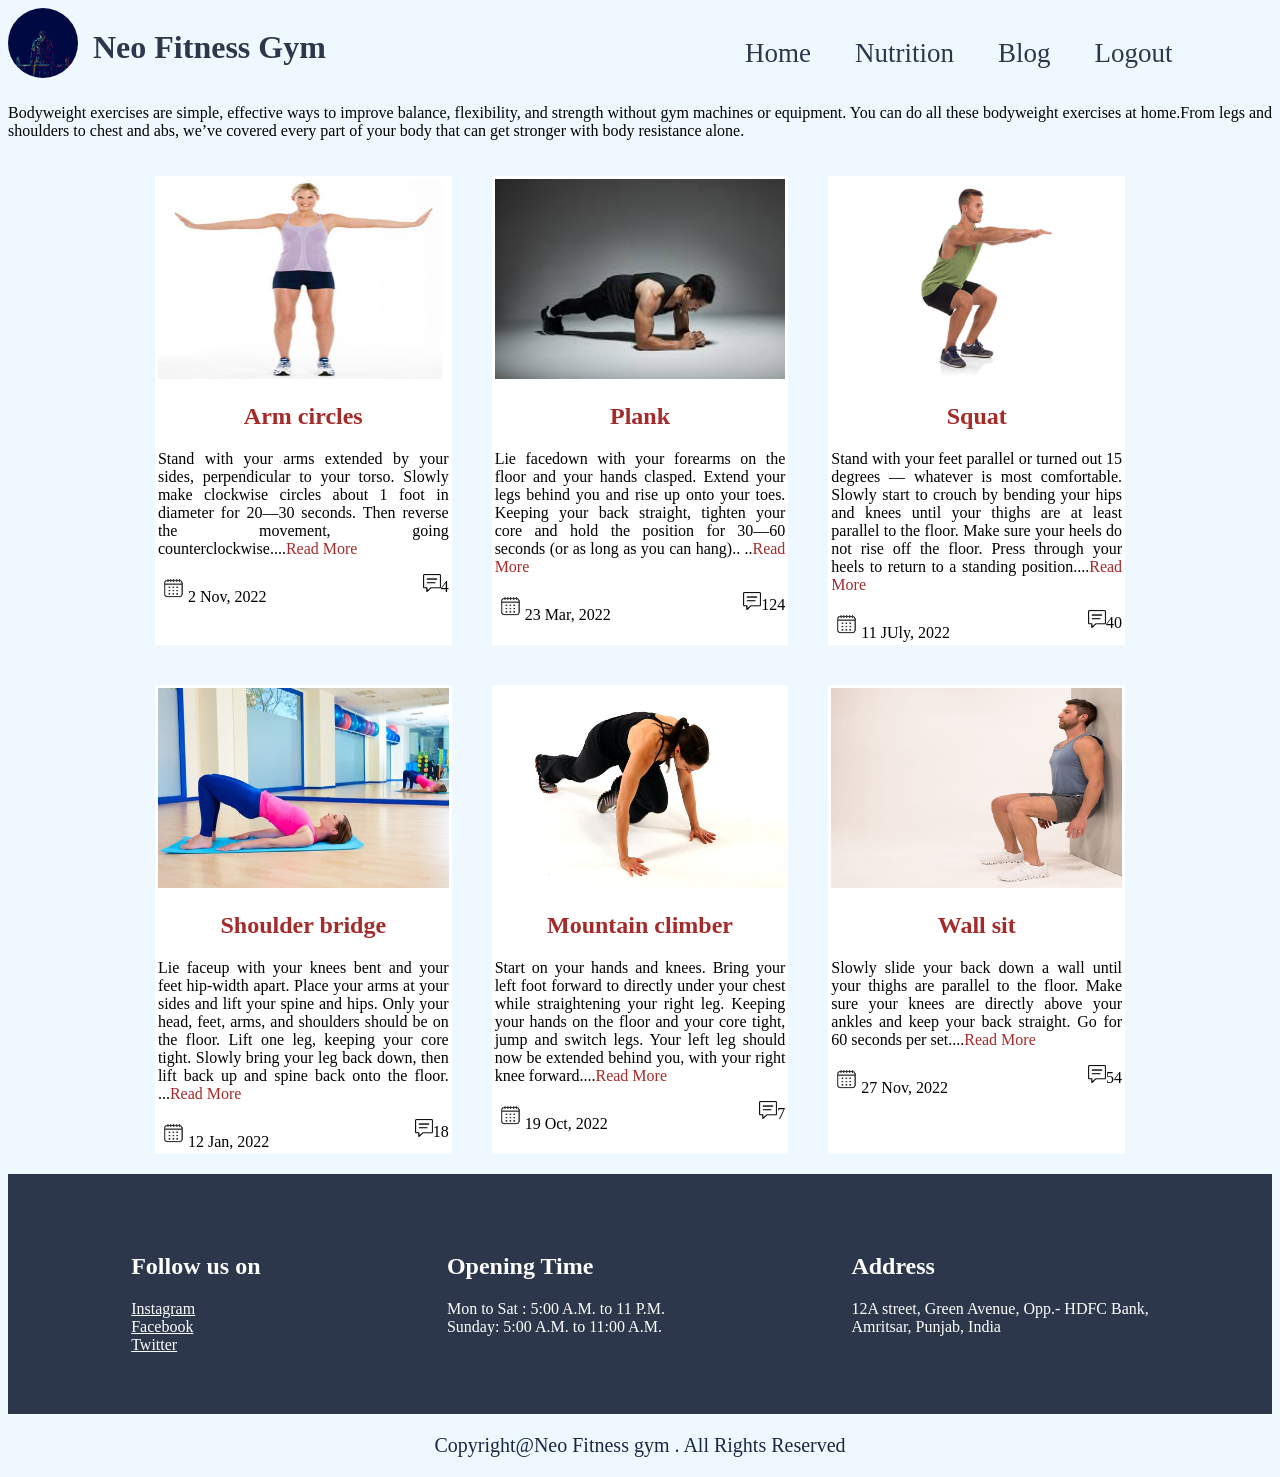
==== blog.html @ 4c8541cd "#1" ====
<!DOCTYPE html>
<html lang="en">
<head>
    <link rel="stylesheet" href="headfooter.css">
    <link rel="stylesheet" href="blog.css">
    
    <title>Document</title>
</head>
<body>
    <!-----Head start here----->
    <header class="head">
        <div class="head">
            <img class="logo" src="Images\image.webp">
            <h1>Neo Fitness Gym</h1>
        </div>
        <nav>
            <li>
                <a class="nav-bar" href="homepage.html">Home</a>
                <a class="nav-bar" href="nutrition.html">Nutrition</a>
                <a class="nav-bar" href="blog.html">Blog</a>
                <a class="nav-bar" href="index.html">Logout</a>
            </li>
        </nav>
        
    </header>
    <!-----Head End  here----->
    <div class="container-1">
        <p class="para">Bodyweight exercises are simple, effective ways to improve balance, flexibility, and strength without gym machines or 
            equipment. You can do all these bodyweight exercises at home.From legs and shoulders to chest and abs, we’ve covered every part of 
            your body that can get stronger with body resistance alone.</p>
        <div class="container-1-a">
            <a href="#"><img src="Images\Blog\1.jpg" class="image"></a>
            <h2 class="heading">Arm circles</h2>
            <p class="para">Stand with your arms extended by your sides, perpendicular to your torso.
                Slowly make clockwise circles about 1 foot in diameter for 20—30 seconds.
                Then reverse the movement, going counterclockwise....<a href="#">Read More</a></p>
            <div class="date-comment">
                <div><img class="date" src="Images\Blog\calender.png">2 Nov, 2022</div>  
                <div><img class="comment" src="Images\Blog\comment.png">4</div>
            </div> 
        </div>
        <div class="container-1-b">
            <a href="#"><img src="Images\Blog\2.jpg" class="image"></a>
            <h2 class="heading">Plank</h2>
            <p class="para">Lie facedown with your forearms on the floor and your hands clasped.
                Extend your legs behind you and rise up onto your toes.
                Keeping your back straight, tighten your core and hold the position for 30—60 seconds (or as long as you can hang)..
                ..<a href="#">Read More</a></p>
                <div class="date-comment">
                    <div><img class="date" src="Images\Blog\calender.png">23 Mar, 2022</div>  
                    <div><img class="comment" src="Images\Blog\comment.png">124</div>
                </div> 
        </div>
        <div class="container-1-c">
            <a href="#"><img src="Images\Blog\3.png" class="image"></a>
            <h2 class="heading">Squat</h2>
            <p class="para">Stand with your feet parallel or turned out 15 degrees — whatever is most comfortable.
                Slowly start to crouch by bending your hips and knees until your thighs are at least parallel to the floor.
                Make sure your heels do not rise off the floor.
                Press through your heels to return to a standing position....<a href="#">Read More</a></p>
                <div class="date-comment">
                    <div><img class="date" src="Images\Blog\calender.png">11 JUly, 2022</div>  
                    <div><img class="comment" src="Images\Blog\comment.png">40</div>
                </div> 
        </div>
        <div class="container-1-d">
            <a href="#"><img src="Images\Blog\4.jpg" class="image"></a>
            <h2 class="heading">Shoulder bridge</h2>
            <p class="para"> Lie faceup with your knees bent and your feet hip-width apart.
                Place your arms at your sides and lift your spine and hips. Only your head, feet, arms, and shoulders should be on the floor.
                Lift one leg, keeping your core tight.
                Slowly bring your leg back down, then lift back up and spine back onto the floor.
                ...<a href="#">Read More</a></p>
                <div class="date-comment">
                    <div><img class="date" src="Images\Blog\calender.png">12 Jan, 2022</div>  
                    <div><img class="comment" src="Images\Blog\comment.png">18</div>
                </div> 
        </div>
        <div class="container-1-e">
            <a href="#"><img src="Images\Blog\5.jpg" class="image"></a>
            <h2 class="heading">Mountain climber</h2>
            <p class="para"> Start on your hands and knees.
                Bring your left foot forward to directly under your chest while straightening your right leg.
                Keeping your hands on the floor and your core tight, jump and switch legs.
                Your left leg should now be extended behind you, with your right knee forward....<a href="#">Read More</a></p>
                <div class="date-comment">
                    <div><img class="date" src="Images\Blog\calender.png">19 Oct, 2022</div>  
                    <div><img class="comment" src="Images\Blog\comment.png">7</div>
                </div> 
        </div>
        <div class="container-1-f">
            <a href="#"><img src="Images\Blog\6.jpg" class="image"></a>
            <h2 class="heading">Wall sit</h2>
            <p class="para"> Slowly slide your back down a wall until your thighs are parallel to the floor.
                Make sure your knees are directly above your ankles and keep your back straight.
                Go for 60 seconds per set....<a href="#">Read More</a></p>
                <div class="date-comment">
                    <div><img class="date" src="Images\Blog\calender.png">27 Nov, 2022</div>  
                    <div><img class="comment" src="Images\Blog\comment.png">54</div>
                </div> 
        </div>
    </div>
    <!-----Footer start here----->
    <footer>
        <div>
          <h2>Follow us on</h2>
          <div>
            <a style="color: white" href="#">Instagram</a><br />
            <a style="color: white" href="#">Facebook</a><br />
            <a style="color: white" href="#">Twitter</a>
          </div>
        </div>
        <div>
          <h2>Opening Time</h2>
          <p>
            Mon to Sat : 5:00 A.M. to 11 P.M. <br />Sunday: 5:00 A.M. to 11:00
            A.M.
          </p>
        </div>
        <div>
          <h2>Address</h2>
          <p>
            12A street, Green Avenue, Opp.- HDFC Bank,<br />Amritsar, Punjab,
            India
          </p>
        </div>
        
      </footer>
        <p class="copy-right">
          Copyright@Neo Fitness gym . All Rights Reserved
        </p>
    <!-----Footer end here----->
</body>
</html>
---- headfooter.css ----
/*  Head start here */
body{
    background-color: aliceblue;
}
.head,footer{
    display:flex;
}
header{
    position:sticky;
    top:0px;
    background-color:aliceblue ;
}
.logo{
    width:70px;
    height:70px;
    border-radius:90%;
}
h1{
    color:  rgb(44, 55, 75);
    padding-left:15px;
}
.nav-bar{
    text-decoration: none;
    color: rgb(44, 55, 75);
    font-size:27px;
    margin-left:40px;
}
.nav-bar:hover{
    border-top: 2px red solid; 
}
li{
    list-style: none;
}
nav{
    margin-left:30%;
    padding-top:30px;
    
}
/*  Head End here */

/*  Footer start here */
footer{
    background-color: rgb(44, 55, 75);
    color:white;
    justify-content:space-around;
    padding:60px 30px;
    
}
.copy-right{
    color: rgb(23, 40, 71);
    text-align: center;
    font-size: 20px;
}
/*  Footer end here */
---- blog.css ----
.container-1{
    display: flex;
    flex-wrap:wrap;
    text-align: center;
    justify-content: center;
    
}
.container-1-a,.container-1-b,.container-1-c,.container-1-d,
.container-1-e,.container-1-f{
    width:23%;
    padding:3px;
    margin:20px;
    background-color: white;
}
.image{
    width:100%;
    height:200px;
}
.heading{
    color:brown;
}
.para{
    text-align: justify;
}
.para > a{
    text-decoration: none;
    color:brown;
}
.date-comment{
    display:flex;
    justify-content:space-between;
}
.date{
    width:30px;
    height:28px;
}
.comment{
    width:18px;
    height:18px;
}
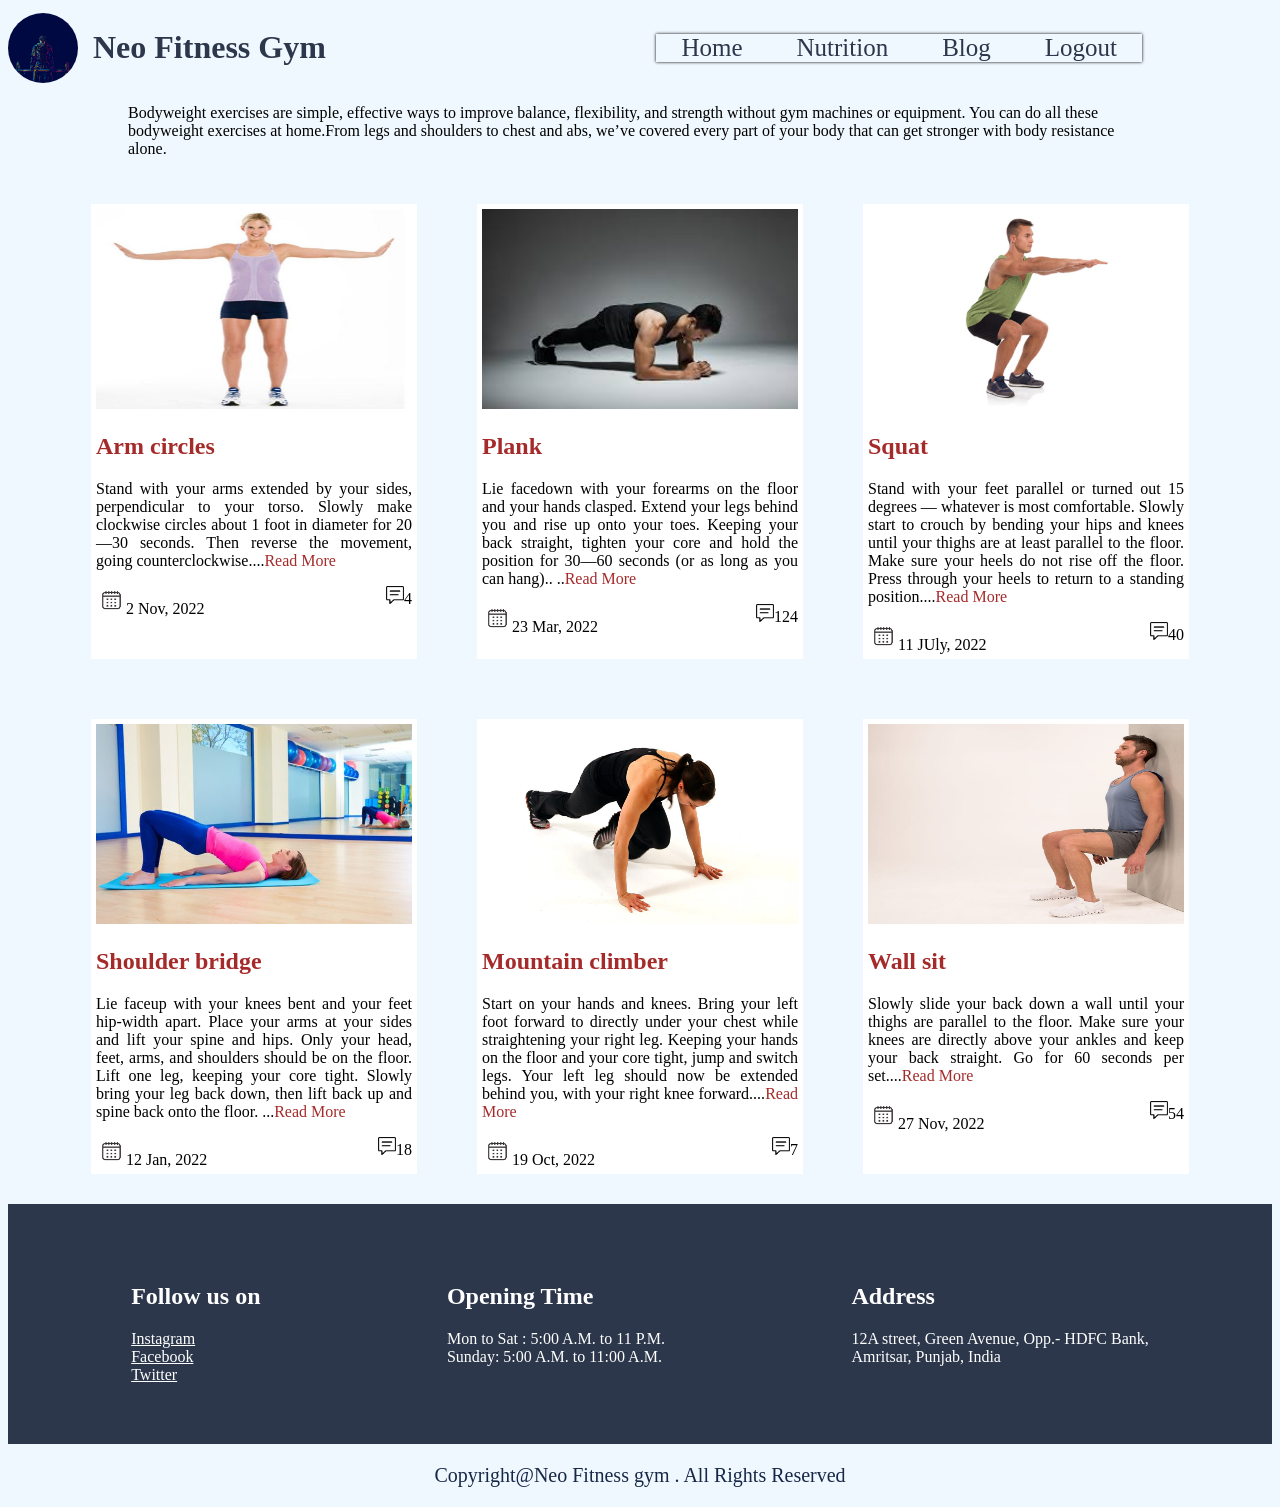
==== commit 03e78dd5: "fourth" ====
--- a/blog.html
+++ b/blog.html
@@ -10,22 +10,19 @@
     <!-----Head start here----->
     <header class="head">
         <div class="head">
-            <img class="logo" src="Images\image.webp">
-            <h1>Neo Fitness Gym</h1>
+          <img class="logo" src="Images\image.webp" />
+          <h1>Neo Fitness Gym</h1>
         </div>
         <nav>
-            <li>
-                <a class="nav-bar" href="homepage.html">Home</a>
-                <a class="nav-bar" href="nutrition.html">Nutrition</a>
-                <a class="nav-bar" href="blog.html">Blog</a>
-                <a class="nav-bar" href="index.html">Logout</a>
-            </li>
+            <a href="homepage.html">Home</a>
+            <a href="nutrition.html">Nutrition</a>
+            <a href="blog.html">Blog</a>
+            <a href="index.html">Logout</a>
         </nav>
-        
-    </header>
+    </header> 
     <!-----Head End  here----->
     <div class="container-1">
-        <p class="para">Bodyweight exercises are simple, effective ways to improve balance, flexibility, and strength without gym machines or 
+        <p class="center">Bodyweight exercises are simple, effective ways to improve balance, flexibility, and strength without gym machines or 
             equipment. You can do all these bodyweight exercises at home.From legs and shoulders to chest and abs, we’ve covered every part of 
             your body that can get stronger with body resistance alone.</p>
         <div class="container-1-a">
--- a/headfooter.css
+++ b/headfooter.css
@@ -4,6 +4,10 @@
 }
 .head,footer{
     display:flex;
+}
+.head{
+    justify-content: space-between;
+    align-items: center;
 }
 header{
     position:sticky;
@@ -16,26 +20,20 @@
     border-radius:90%;
 }
 h1{
-    color:  rgb(44, 55, 75);
+    color:rgb(44, 55, 75);
     padding-left:15px;
 }
-.nav-bar{
+nav>a{
     text-decoration: none;
     color: rgb(44, 55, 75);
-    font-size:27px;
-    margin-left:40px;
-}
-.nav-bar:hover{
-    border-top: 2px red solid; 
-}
-li{
-    list-style: none;
+    font-size:25px;
+    padding:2px 25px;
 }
 nav{
-    margin-left:30%;
-    padding-top:30px;
-    
+    box-shadow: 0 0 3px;  
+    margin-right: 130px;  
 }
+
 /*  Head End here */
 
 /*  Footer start here */
--- a/blog.css
+++ b/blog.css
@@ -1,16 +1,17 @@
 .container-1{
     display: flex;
     flex-wrap:wrap;
-    text-align: center;
-    justify-content: center;
-    
+    justify-content:center;    
 }
 .container-1-a,.container-1-b,.container-1-c,.container-1-d,
 .container-1-e,.container-1-f{
-    width:23%;
-    padding:3px;
-    margin:20px;
+    width:25%;
+    padding:5px;
     background-color: white;
+    margin:30px;
+}
+.center{
+    padding:0px 120px;
 }
 .image{
     width:100%;
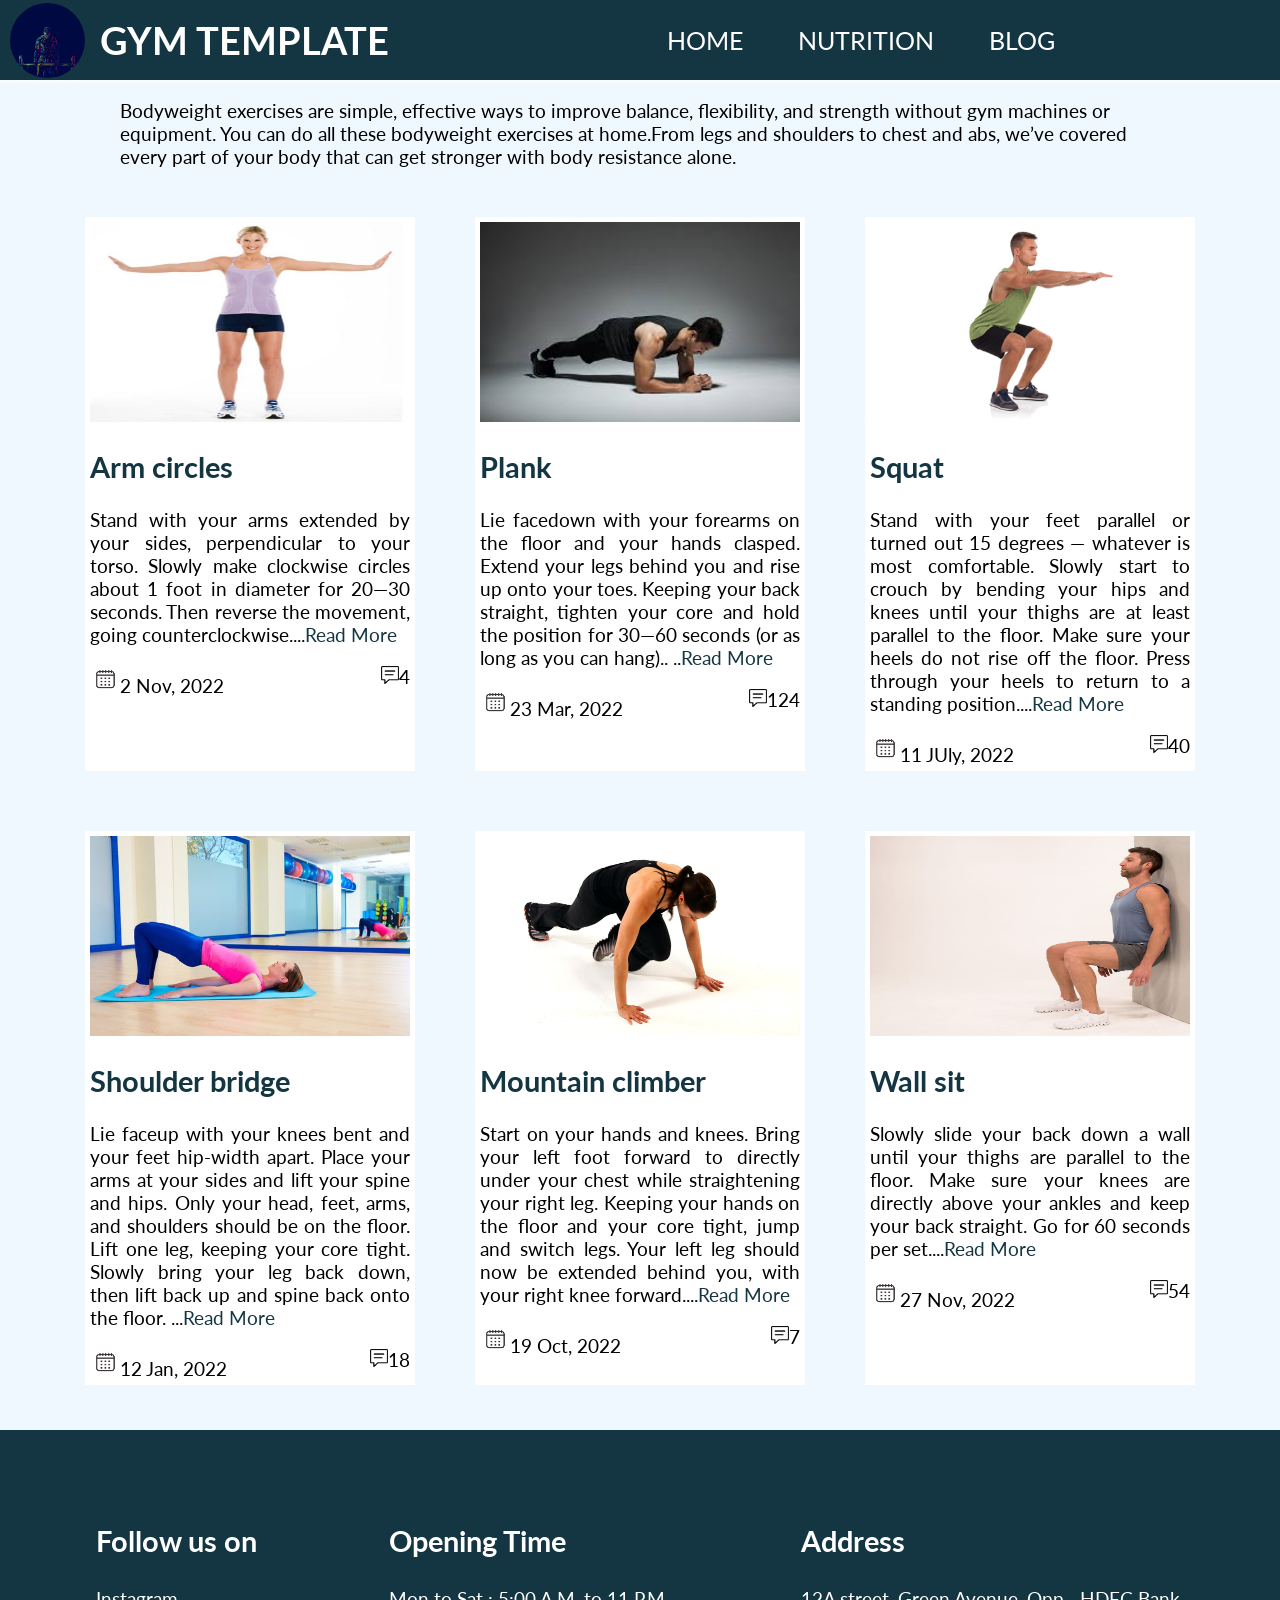
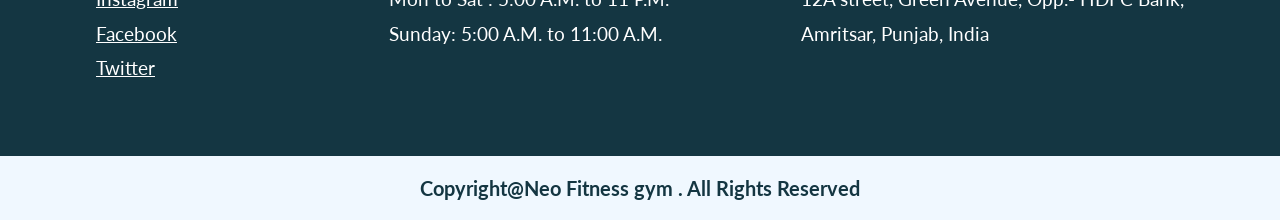
==== commit cbe94624: "change layout and colour scheme" ====
--- a/blog.html
+++ b/blog.html
@@ -9,17 +9,17 @@
 <body>
     <!-----Head start here----->
     <header class="head">
+      
         <div class="head">
           <img class="logo" src="Images\image.webp" />
-          <h1>Neo Fitness Gym</h1>
+          <h1>GYM TEMPLATE </h1>
         </div>
         <nav>
-            <a href="homepage.html">Home</a>
-            <a href="nutrition.html">Nutrition</a>
-            <a href="blog.html">Blog</a>
-            <a href="index.html">Logout</a>
+            <a href="index.html">HOME</a>
+            <a href="nutrition.html">NUTRITION</a>
+            <a href="blog.html">BLOG</a>
         </nav>
-    </header> 
+      </header>
     <!-----Head End  here----->
     <div class="container-1">
         <p class="center">Bodyweight exercises are simple, effective ways to improve balance, flexibility, and strength without gym machines or 
@@ -102,21 +102,21 @@
         <div>
           <h2>Follow us on</h2>
           <div>
-            <a style="color: white" href="#">Instagram</a><br />
-            <a style="color: white" href="#">Facebook</a><br />
-            <a style="color: white" href="#">Twitter</a>
+            <a class="footer-1" href="#">Instagram</a><br />
+            <a class="footer-1" href="#">Facebook</a><br />
+            <a class="footer-1" href="#">Twitter</a>
           </div>
         </div>
         <div>
           <h2>Opening Time</h2>
-          <p>
+          <p class="footer-1">
             Mon to Sat : 5:00 A.M. to 11 P.M. <br />Sunday: 5:00 A.M. to 11:00
             A.M.
           </p>
         </div>
         <div>
           <h2>Address</h2>
-          <p>
+          <p class="footer-1">
             12A street, Green Avenue, Opp.- HDFC Bank,<br />Amritsar, Punjab,
             India
           </p>
--- a/headfooter.css
+++ b/headfooter.css
@@ -1,6 +1,21 @@
+@import url('https://fonts.googleapis.com/css2?family=Lato&display=swap');
+
 /*  Head start here */
 body{
     background-color: aliceblue;
+    margin: 0px;
+    padding: 0px;
+    /* font-size:17px; */
+    font-size: 1.2rem;
+    font-family: 'Lato', sans-serif;
+}
+header{
+    width: 100%;
+    height:5rem;
+    position:sticky;
+    top:0px;
+    background-color:#143642;
+    box-shadow: 0 0 5px 1px white;
 }
 .head,footer{
     display:flex;
@@ -9,44 +24,48 @@
     justify-content: space-between;
     align-items: center;
 }
-header{
-    position:sticky;
-    top:0px;
-    background-color:aliceblue ;
-}
 .logo{
-    width:70px;
-    height:70px;
-    border-radius:90%;
+    width:75px;
+    height:75px;
+    border-radius:50%;
+    padding:5px 10px;
 }
 h1{
-    color:rgb(44, 55, 75);
-    padding-left:15px;
+    color:White;
+    padding-left: 5px; 
+}
+nav{
+    margin-right: 200px;
 }
 nav>a{
     text-decoration: none;
-    color: rgb(44, 55, 75);
+    color:white;
     font-size:25px;
     padding:2px 25px;
 }
-nav{
-    box-shadow: 0 0 3px;  
-    margin-right: 130px;  
+nav>a:hover{
+    background-color: white;
+    color:#143642;
 }
 
 /*  Head End here */
 
 /*  Footer start here */
 footer{
-    background-color: rgb(44, 55, 75);
+    margin-top: 15px;
+    background-color:#143642;
     color:white;
     justify-content:space-around;
-    padding:60px 30px;
-    
+    padding:70px 30px;    
+}
+.footer-1{
+    color:white;
+    line-height: 1.8;
 }
 .copy-right{
-    color: rgb(23, 40, 71);
+    color:#143642;
     text-align: center;
     font-size: 20px;
+    font-weight: 700;
 }
 /*  Footer end here */
--- a/blog.css
+++ b/blog.css
@@ -18,18 +18,19 @@
     height:200px;
 }
 .heading{
-    color:brown;
+    color:#143642;
 }
 .para{
     text-align: justify;
 }
 .para > a{
     text-decoration: none;
-    color:brown;
+    color:#143642;
 }
 .date-comment{
     display:flex;
     justify-content:space-between;
+    vertical-align: text-top;
 }
 .date{
     width:30px;
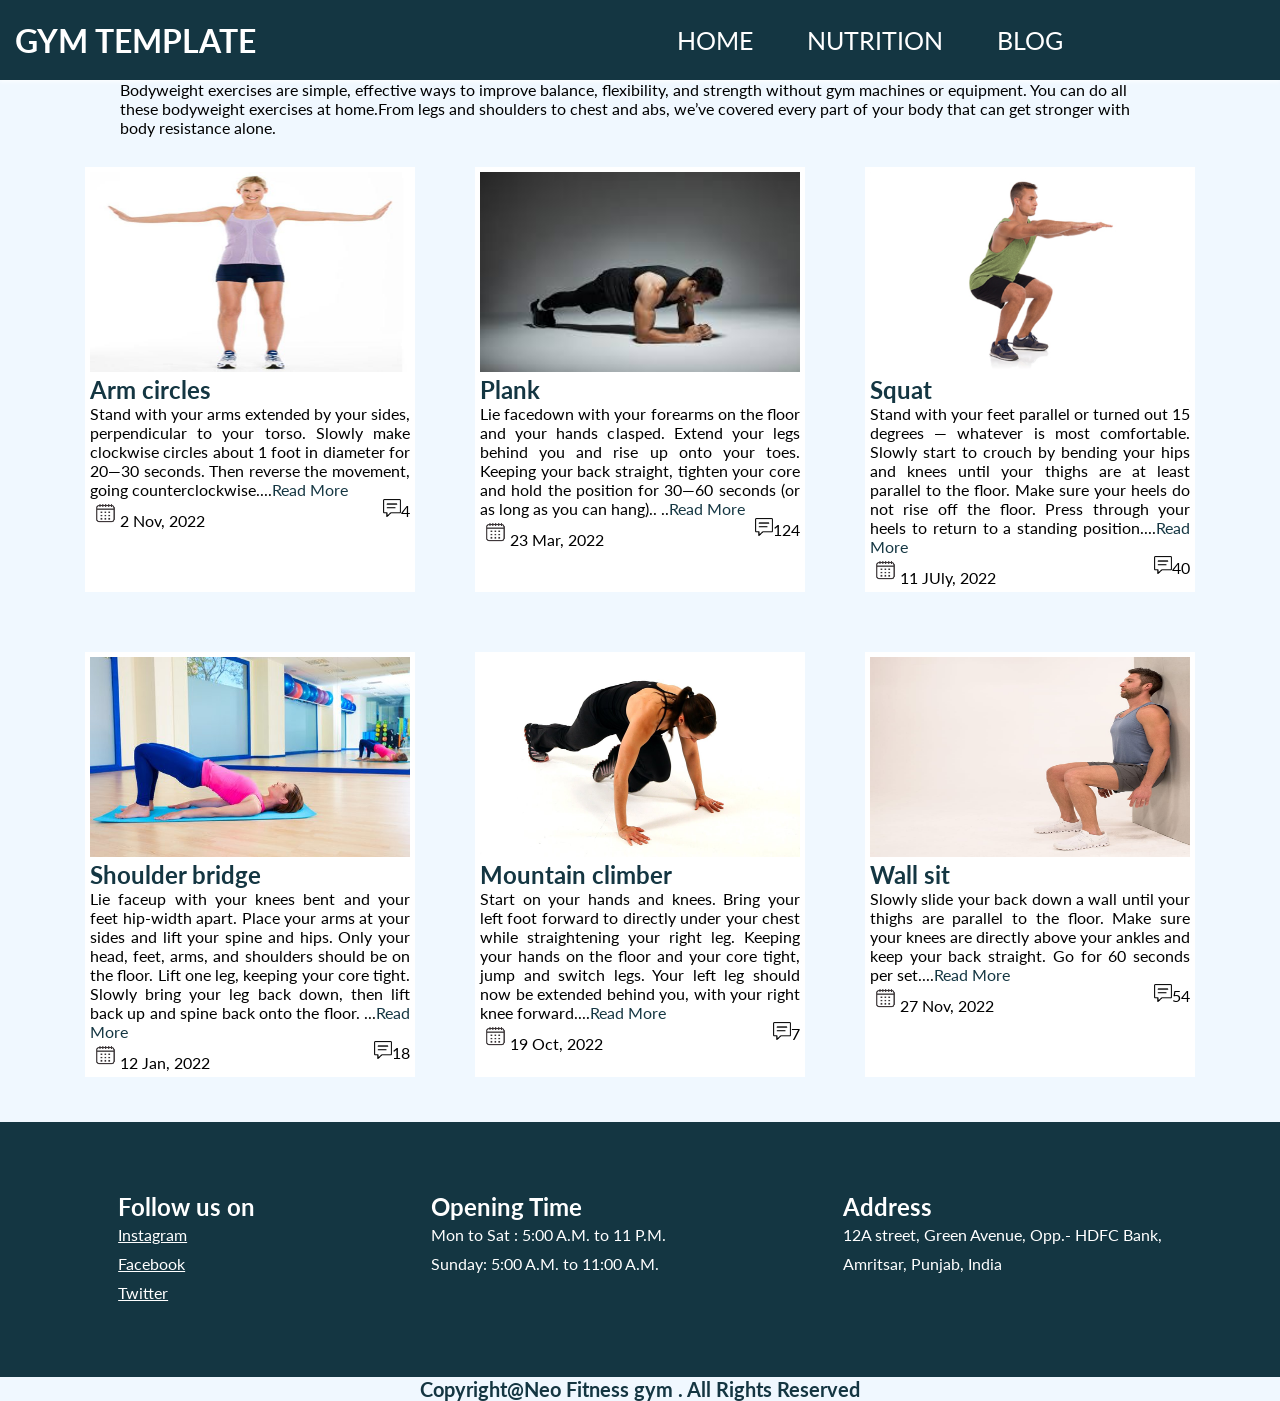
==== commit 0ada72a9: "Responsive design" ====
--- a/blog.html
+++ b/blog.html
@@ -1,17 +1,19 @@
 <!DOCTYPE html>
 <html lang="en">
 <head>
+  <meta charset="UTF-8" />
+  <meta http-equiv="X-UA-Compatible" content="IE=edge" />
+  <meta name="viewport" content="width=device-width, initial-scale=1.0" />
     <link rel="stylesheet" href="headfooter.css">
     <link rel="stylesheet" href="blog.css">
     
-    <title>Document</title>
+    <title>GYM TEMPLATE</title>
 </head>
 <body>
     <!-----Head start here----->
     <header class="head">
       
         <div class="head">
-          <img class="logo" src="Images\image.webp" />
           <h1>GYM TEMPLATE </h1>
         </div>
         <nav>
--- a/headfooter.css
+++ b/headfooter.css
@@ -1,71 +1,114 @@
-@import url('https://fonts.googleapis.com/css2?family=Lato&display=swap');
+@import url("https://fonts.googleapis.com/css2?family=Lato&display=swap");
+*{
+    padding: 0;
+    margin:0;
+    font-family: "Lato", sans-serif;
+}
 
-/*  Head start here */
-body{
+/* For desktop screen  */
+  body {
     background-color: aliceblue;
-    margin: 0px;
-    padding: 0px;
-    /* font-size:17px; */
-    font-size: 1.2rem;
-    font-family: 'Lato', sans-serif;
-}
-header{
+  }
+  /* Header start here  */
+  header {
     width: 100%;
-    height:5rem;
-    position:sticky;
-    top:0px;
-    background-color:#143642;
+    height: 5rem;
+    position: sticky;
+    top: 0px;
+    background-color: #143642;
     box-shadow: 0 0 5px 1px white;
-}
-.head,footer{
-    display:flex;
-}
-.head{
+  }
+  .head,
+  footer {
+    display: flex;
+  }
+  .head {
     justify-content: space-between;
     align-items: center;
-}
-.logo{
-    width:75px;
-    height:75px;
-    border-radius:50%;
-    padding:5px 10px;
-}
-h1{
-    color:White;
-    padding-left: 5px; 
-}
-nav{
-    margin-right: 200px;
-}
-nav>a{
+  }
+  h1 {
+    color: White;
+    padding-left: 15px;
+  }
+  nav {
+    margin-right: 15%;
+  }
+  nav > a {
     text-decoration: none;
-    color:white;
-    font-size:25px;
-    padding:2px 25px;
-}
-nav>a:hover{
+    color: white;
+    font-size: 25px;
+    padding: 2px 25px;
+    transition: 0.3s;
+  }
+  nav > a:hover {
     background-color: white;
-    color:#143642;
-}
+    color: #143642;
+  }
+ /*  Head End here */
 
-/*  Head End here */
-
-/*  Footer start here */
-footer{
+  /*  Footer start here */
+  footer {
     margin-top: 15px;
-    background-color:#143642;
-    color:white;
-    justify-content:space-around;
-    padding:70px 30px;    
-}
-.footer-1{
-    color:white;
+    background-color: #143642;
+    color: white;
+    justify-content: space-around;
+    padding: 70px 30px;
+  }
+  .footer-1 {
+    color: white;
     line-height: 1.8;
-}
-.copy-right{
-    color:#143642;
+  }
+  .copy-right {
+    color: #143642;
     text-align: center;
     font-size: 20px;
     font-weight: 700;
-}
+  }
 /*  Footer end here */
+
+
+/* For mobile phone screen  */
+@media screen and (max-width: 813px) {
+  /* header start here  */
+  header {
+    width: 100%;
+    height: 5rem;
+  }
+  .head,footer{
+    flex-direction: column;
+  }
+  .head {
+    justify-content: space-around;
+  }
+  h1{
+    font-size: large;
+  }
+  nav {
+    margin-right:0;
+  }
+  nav > a {
+    text-decoration: none;
+    color: white;
+    font-size: 15px;
+    padding:0 40px;
+    transition: 0.3s;
+  }
+  /*  Head End here */
+ 
+  /*  Footer start here */
+  footer {
+    text-align: center;
+    gap:2rem;
+  }
+  footer >div >h2{
+    font-size: medium;
+  }
+  .footer-1 {
+    font-size:12px;
+    line-height: 1.3rem;
+  }
+  .copy-right {
+    font-size: 12px;
+  }
+/*  Footer end here */
+}
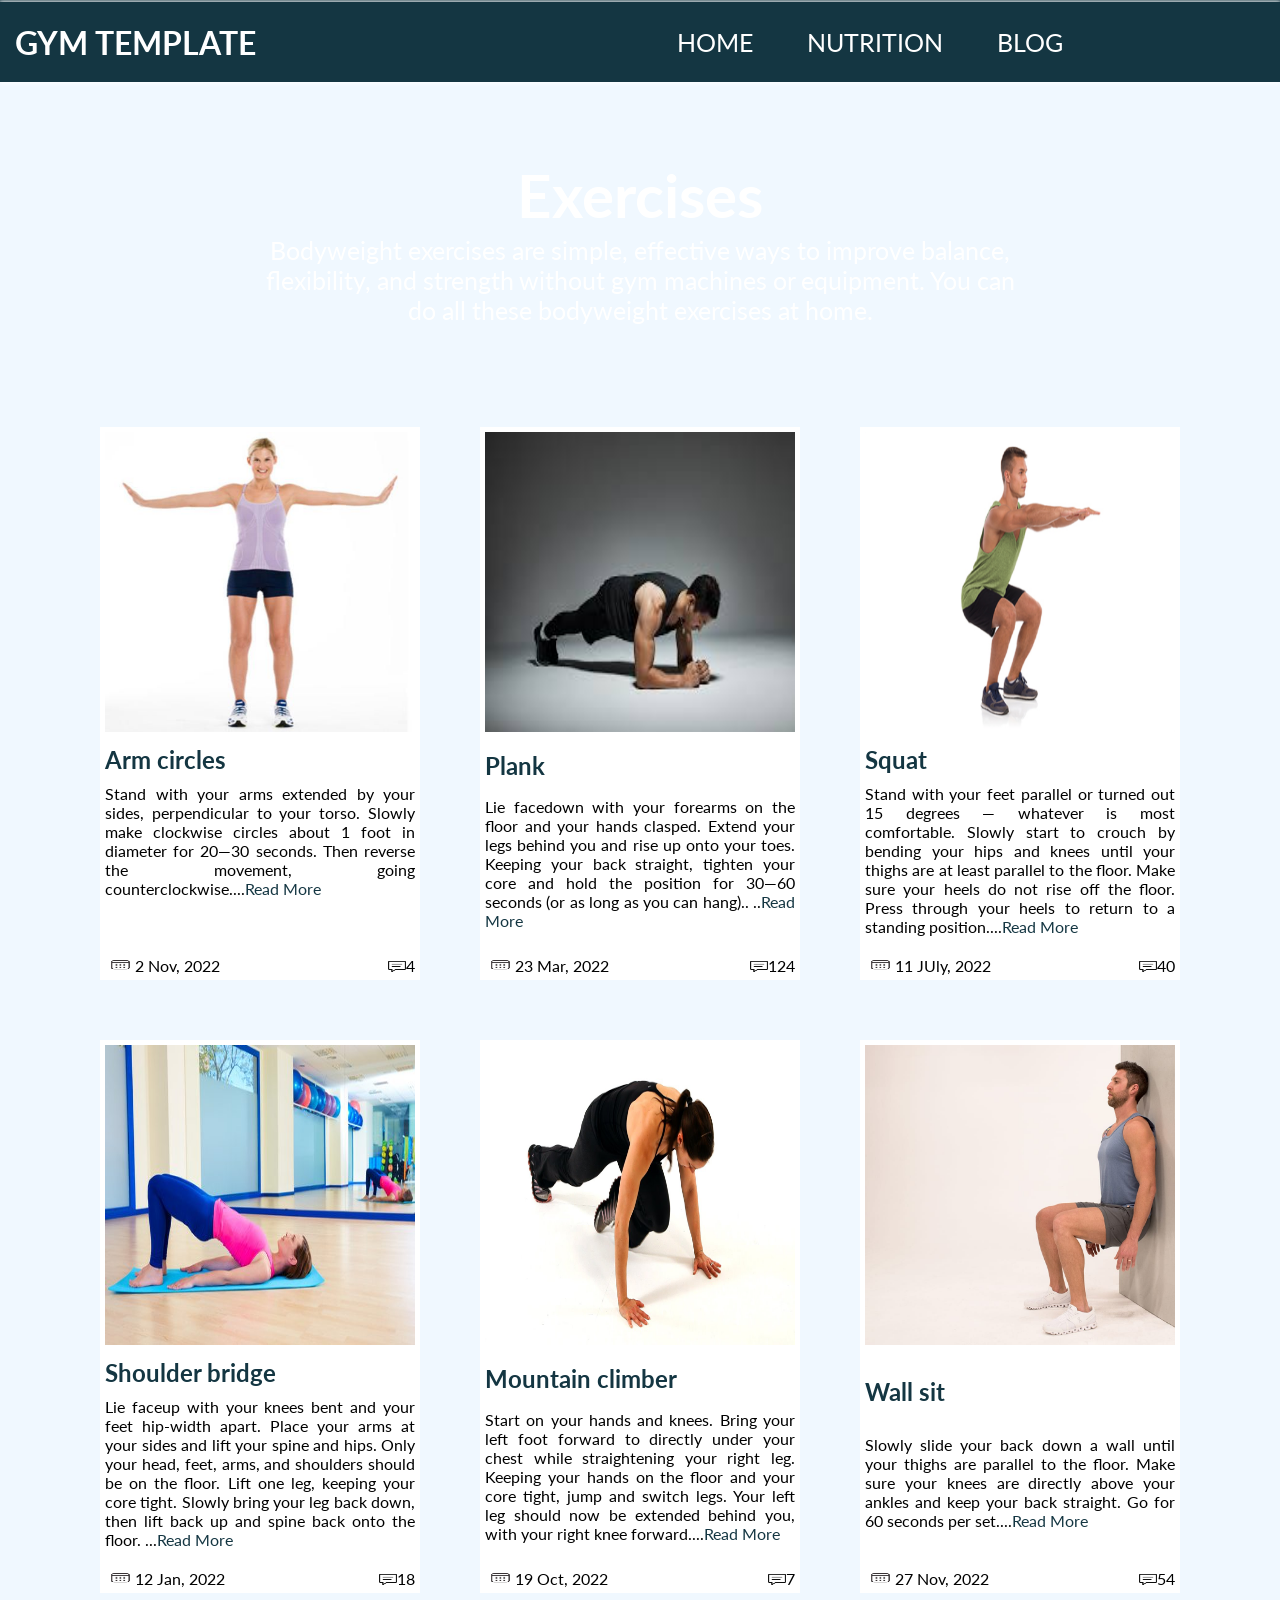
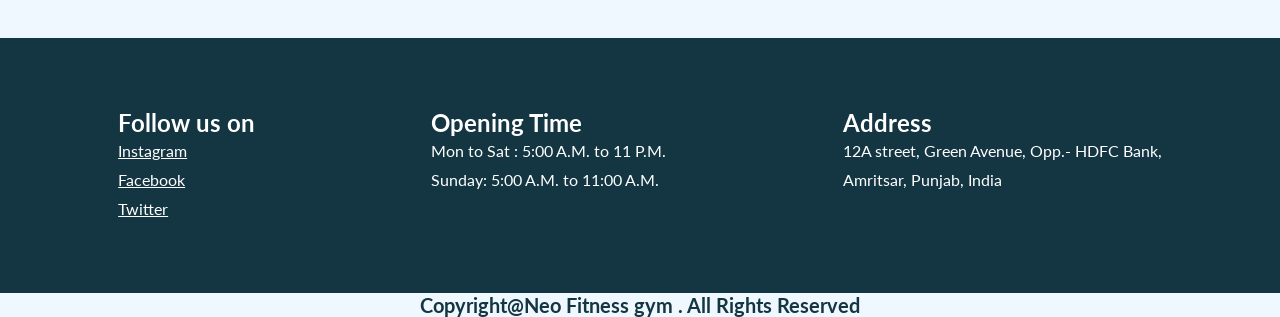
==== commit 97050465: "final commit" ====
--- a/blog.html
+++ b/blog.html
@@ -11,6 +11,7 @@
 </head>
 <body>
     <!-----Head start here----->
+    <div class="red-line"></div>
     <header class="head">
       
         <div class="head">
@@ -23,16 +24,20 @@
         </nav>
       </header>
     <!-----Head End  here----->
+    <div class="container">
+      <h2>Exercises</h2>
+      <p>Bodyweight exercises are simple, effective ways to improve balance, flexibility, and strength without gym machines or 
+        equipment. You can do all these bodyweight exercises at home.</p>
+    </div>
     <div class="container-1">
-        <p class="center">Bodyweight exercises are simple, effective ways to improve balance, flexibility, and strength without gym machines or 
-            equipment. You can do all these bodyweight exercises at home.From legs and shoulders to chest and abs, we’ve covered every part of 
-            your body that can get stronger with body resistance alone.</p>
         <div class="container-1-a">
+          <div>
             <a href="#"><img src="Images\Blog\1.jpg" class="image"></a>
             <h2 class="heading">Arm circles</h2>
             <p class="para">Stand with your arms extended by your sides, perpendicular to your torso.
                 Slowly make clockwise circles about 1 foot in diameter for 20—30 seconds.
                 Then reverse the movement, going counterclockwise....<a href="#">Read More</a></p>
+          </div>
             <div class="date-comment">
                 <div><img class="date" src="Images\Blog\calender.png">2 Nov, 2022</div>  
                 <div><img class="comment" src="Images\Blog\comment.png">4</div>
@@ -58,7 +63,7 @@
                 Make sure your heels do not rise off the floor.
                 Press through your heels to return to a standing position....<a href="#">Read More</a></p>
                 <div class="date-comment">
-                    <div><img class="date" src="Images\Blog\calender.png">11 JUly, 2022</div>  
+                    <div class="date-align"><img class="date" src="Images\Blog\calender.png">11 JUly, 2022</div>  
                     <div><img class="comment" src="Images\Blog\comment.png">40</div>
                 </div> 
         </div>
--- a/headfooter.css
+++ b/headfooter.css
@@ -2,7 +2,24 @@
 *{
     padding: 0;
     margin:0;
+    box-sizing: border-box;
     font-family: "Lato", sans-serif;
+}
+.red-line{
+  width: 100%;
+  height:2px;
+  background-color:#143642;
+  animation: fill-color 0.5s ease-out;
+}
+@keyframes fill-color {
+  0% {
+    width:0vw;
+    background-color:red;
+  }
+  100% {
+    width:100vw;
+    background-color:red;
+  }
 }
 
 /* For desktop screen  */
@@ -82,6 +99,7 @@
   }
   h1{
     font-size: large;
+    padding-left: 5px;
   }
   nav {
     margin-right:0;
@@ -90,7 +108,7 @@
     text-decoration: none;
     color: white;
     font-size: 15px;
-    padding:0 40px;
+    padding:0 20px;
     transition: 0.3s;
   }
   /*  Head End here */
@@ -99,6 +117,7 @@
   footer {
     text-align: center;
     gap:2rem;
+    padding: 10px 0;
   }
   footer >div >h2{
     font-size: medium;
--- a/blog.css
+++ b/blog.css
@@ -1,3 +1,25 @@
+/* for desktop screens */
+.container{
+    background-image: url('https://images.unsplash.com/photo-1477332552946-cfb384aeaf1c?ixlib=rb-4.0.3&ixid=M3wxMjA3fDB8MHxwaG90by1wYWdlfHx8fGVufDB8fHx8fA%3D%3D&auto=format&fit=crop&w=1170&q=80');
+    height:35vh;
+    background-size:100% 100%;
+    display: flex;
+    justify-content: center;
+    align-items: center;
+    flex-direction: column;
+}
+.container >h2{
+    color:white;
+    font-size: 60px;
+    line-height: 5rem;
+}
+.container >p{
+    color:white;
+    font-size:25px;
+    text-align: center;
+    width: 60%;
+}
+
 .container-1{
     display: flex;
     flex-wrap:wrap;
@@ -5,20 +27,30 @@
 }
 .container-1-a,.container-1-b,.container-1-c,.container-1-d,
 .container-1-e,.container-1-f{
-    width:25%;
+    width:25vw;
+    height:auto;
     padding:5px;
-    background-color: white;
+    background-color:white;
     margin:30px;
-}
-.center{
-    padding:0px 120px;
+    display: flex;
+    flex-direction: column;
+    justify-content: space-between;
 }
 .image{
     width:100%;
-    height:200px;
+    height:300px;
+    transition: 0.5s ease-in-out;
+}
+.image:hover{
+    transform:translatey(-10px)
 }
 .heading{
+    margin: 10px 0px;
     color:#143642;
+    transition: 0.5s ease-in-out;
+}
+.heading:hover{
+    transform:translatey(-10px)
 }
 .para{
     text-align: justify;
@@ -30,13 +62,38 @@
 .date-comment{
     display:flex;
     justify-content:space-between;
-    vertical-align: text-top;
+    padding-top:20px;
 }
 .date{
     width:30px;
-    height:28px;
+    height:15px;
 }
 .comment{
     width:18px;
-    height:18px;
+    height:16px;
+    padding-top: 5px;
+}
+
+/* for mobile screen  */ 
+@media screen and (max-width:813px){
+    .container{
+        height:auto;
+        padding: 0.5rem 0;
+        margin-bottom: 1rem;
+    }
+    .container >h2{
+        font-size: 30px;
+        line-height:1.5rem;
+    }
+    .container >p{
+        font-size:17px;
+        width: 70%;
+    }
+    .container-1-a,.container-1-b,.container-1-c,.container-1-d,
+    .container-1-e,.container-1-f{
+        width:100%;
+    }
+    .image{
+        height:200px;
+    }
 }
